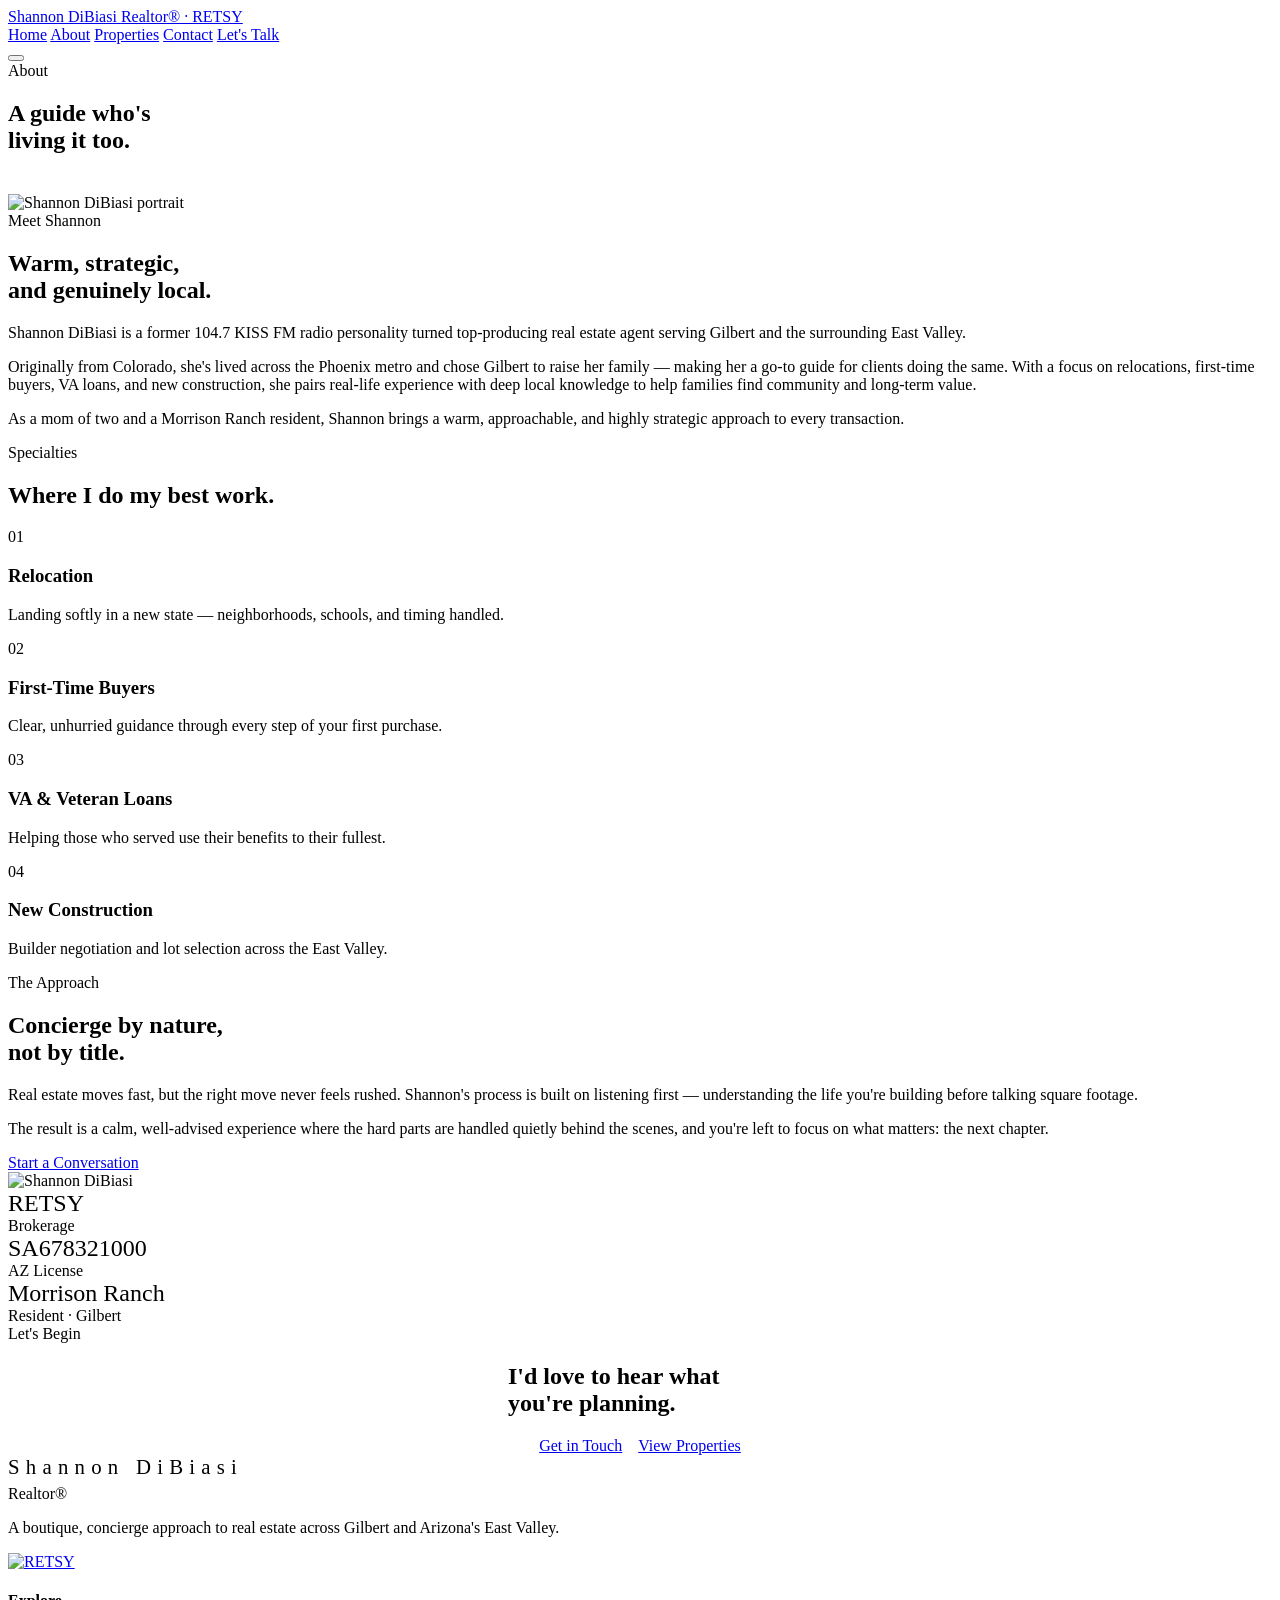
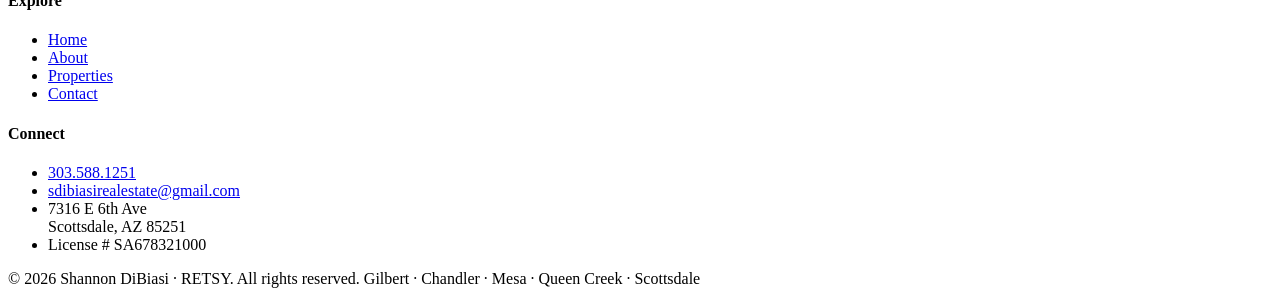
==== about.html @ bfd6ca12 "Add files via upload" ====
<!DOCTYPE html>
<html lang="en">
<head>
<meta charset="UTF-8" />
<meta name="viewport" content="width=device-width, initial-scale=1.0" />
<title>About · Shannon DiBiasi</title>
<meta name="description" content="Meet Shannon DiBiasi — former radio personality, Morrison Ranch resident, and top-producing REALTOR® with RETSY serving Gilbert and the East Valley." />
<link rel="preconnect" href="https://fonts.googleapis.com" />
<link rel="preconnect" href="https://fonts.gstatic.com" crossorigin />
<link rel="stylesheet" href="css/styles.css" />
</head>
<body>

<header class="nav" id="nav">
  <a href="index.html" class="brand">
    <span class="brand-name">Shannon DiBiasi</span>
    <span class="brand-sub">Realtor® · RETSY</span>
  </a>
  <nav class="nav-links" id="navLinks">
    <a href="index.html">Home</a>
    <a href="about.html" class="active">About</a>
    <a href="properties.html">Properties</a>
    <a href="contact.html">Contact</a>
    <a href="contact.html" class="btn nav-cta">Let's Talk</a>
  </nav>
  <button class="burger" id="burger" aria-label="Menu"><span></span><span></span><span></span></button>
</header>

<!-- PAGE HERO -->
<section class="page-hero wrap">
  <span class="eyebrow reveal">About</span>
  <h1 class="display mt-2 reveal" data-d="1">A guide who's<br>living it too.</h1>
</section>

<!-- BIO SPLIT -->
<section class="section" style="padding-top:20px">
  <div class="wrap split">
    <div class="reveal split__order-img">
      <div class="split__media split__media--tall"><img src="images/portrait-arch-bw.jpg" alt="Shannon DiBiasi portrait" /></div>
    </div>
    <div class="reveal" data-d="1">
      <span class="eyebrow">Meet Shannon</span>
      <h2 class="h2 mt-2">Warm, strategic,<br>and genuinely local.</h2>
      <p class="lede mt-2">Shannon DiBiasi is a former 104.7 KISS FM radio personality turned top-producing real estate agent serving Gilbert and the surrounding East Valley.</p>
      <p class="mt-2">Originally from Colorado, she's lived across the Phoenix metro and chose Gilbert to raise her family — making her a go-to guide for clients doing the same. With a focus on relocations, first-time buyers, VA loans, and new construction, she pairs real-life experience with deep local knowledge to help families find community and long-term value.</p>
      <p class="mt-2">As a mom of two and a Morrison Ranch resident, Shannon brings a warm, approachable, and highly strategic approach to every transaction.</p>
    </div>
  </div>
</section>

<!-- SPECIALTIES -->
<section class="section section--paper">
  <div class="wrap">
    <div class="reveal" style="max-width:44ch">
      <span class="eyebrow">Specialties</span>
      <h2 class="h2 mt-2">Where I do my best work.</h2>
    </div>
    <div class="area-grid mt-4 reveal" data-d="1">
      <div class="area"><span class="area__idx">01</span><h3>Relocation</h3><p>Landing softly in a new state — neighborhoods, schools, and timing handled.</p></div>
      <div class="area"><span class="area__idx">02</span><h3>First-Time Buyers</h3><p>Clear, unhurried guidance through every step of your first purchase.</p></div>
      <div class="area"><span class="area__idx">03</span><h3>VA &amp; Veteran Loans</h3><p>Helping those who served use their benefits to their fullest.</p></div>
      <div class="area"><span class="area__idx">04</span><h3>New Construction</h3><p>Builder negotiation and lot selection across the East Valley.</p></div>
    </div>
  </div>
</section>

<!-- VALUES / APPROACH -->
<section class="section">
  <div class="wrap split">
    <div class="reveal">
      <span class="eyebrow">The Approach</span>
      <h2 class="h2 mt-2">Concierge by nature,<br>not by title.</h2>
      <p class="mt-2">Real estate moves fast, but the right move never feels rushed. Shannon's process is built on listening first — understanding the life you're building before talking square footage.</p>
      <p class="mt-2">The result is a calm, well-advised experience where the hard parts are handled quietly behind the scenes, and you're left to focus on what matters: the next chapter.</p>
      <a href="contact.html" class="btn mt-3">Start a Conversation</a>
    </div>
    <div class="reveal" data-d="1">
      <div class="split__media"><img src="images/portrait-chair-bw.jpg" alt="Shannon DiBiasi" /></div>
    </div>
  </div>
</section>

<!-- CREDENTIALS STRIP -->
<section class="section section--ink">
  <div class="wrap">
    <div class="stats reveal">
      <div class="stat"><div class="stat__num" style="font-size:1.5rem;font-weight:300">RETSY</div><div class="stat__label">Brokerage</div></div>
      <div class="stat"><div class="stat__num" style="font-size:1.5rem;font-weight:300">SA678321000</div><div class="stat__label">AZ License</div></div>
      <div class="stat"><div class="stat__num" style="font-size:1.5rem;font-weight:300">Morrison Ranch</div><div class="stat__label">Resident · Gilbert</div></div>
    </div>
  </div>
</section>

<!-- CTA -->
<section class="section center">
  <div class="wrap reveal">
    <span class="eyebrow">Let's Begin</span>
    <h2 class="h2 mt-2" style="max-width:22ch;margin-inline:auto">I'd love to hear what you're planning.</h2>
    <div class="mt-3" style="display:flex;gap:16px;justify-content:center;flex-wrap:wrap">
      <a href="contact.html" class="btn">Get in Touch</a>
      <a href="properties.html" class="btn btn--ghost">View Properties</a>
    </div>
  </div>
</section>

<!-- FOOTER -->
<footer class="footer">
  <div class="wrap">
    <div class="footer__top">
      <div class="footer__brand">
        <span class="brand-name" style="font-size:1.3rem;letter-spacing:.3em">Shannon DiBiasi</span>
        <div class="brand-sub" style="margin-top:6px">Realtor®</div>
        <p>A boutique, concierge approach to real estate across Gilbert and Arizona's East Valley.</p>
        <a href="https://retsy.com" target="_blank" rel="noopener" class="footer__retsy" style="display:inline-block"><img src="images/retsy-white.png" alt="RETSY" /></a>
      </div>
      <div class="footer__col">
        <h4>Explore</h4>
        <ul>
          <li><a href="index.html">Home</a></li>
          <li><a href="about.html">About</a></li>
          <li><a href="properties.html">Properties</a></li>
          <li><a href="contact.html">Contact</a></li>
        </ul>
      </div>
      <div class="footer__col">
        <h4>Connect</h4>
        <ul>
          <li><a href="tel:+13035881251">303.588.1251</a></li>
          <li><a href="mailto:sdibiasirealestate@gmail.com">sdibiasirealestate@gmail.com</a></li>
          <li>7316 E 6th Ave<br>Scottsdale, AZ 85251</li>
          <li>License # SA678321000</li>
        </ul>
      </div>
    </div>
    <div class="footer__bottom">
      <span>© <span id="year">2026</span> Shannon DiBiasi · RETSY. All rights reserved.</span>
      <span>Gilbert · Chandler · Mesa · Queen Creek · Scottsdale</span>
    </div>
  </div>
</footer>

<script src="js/main.js"></script>
</body>
</html>
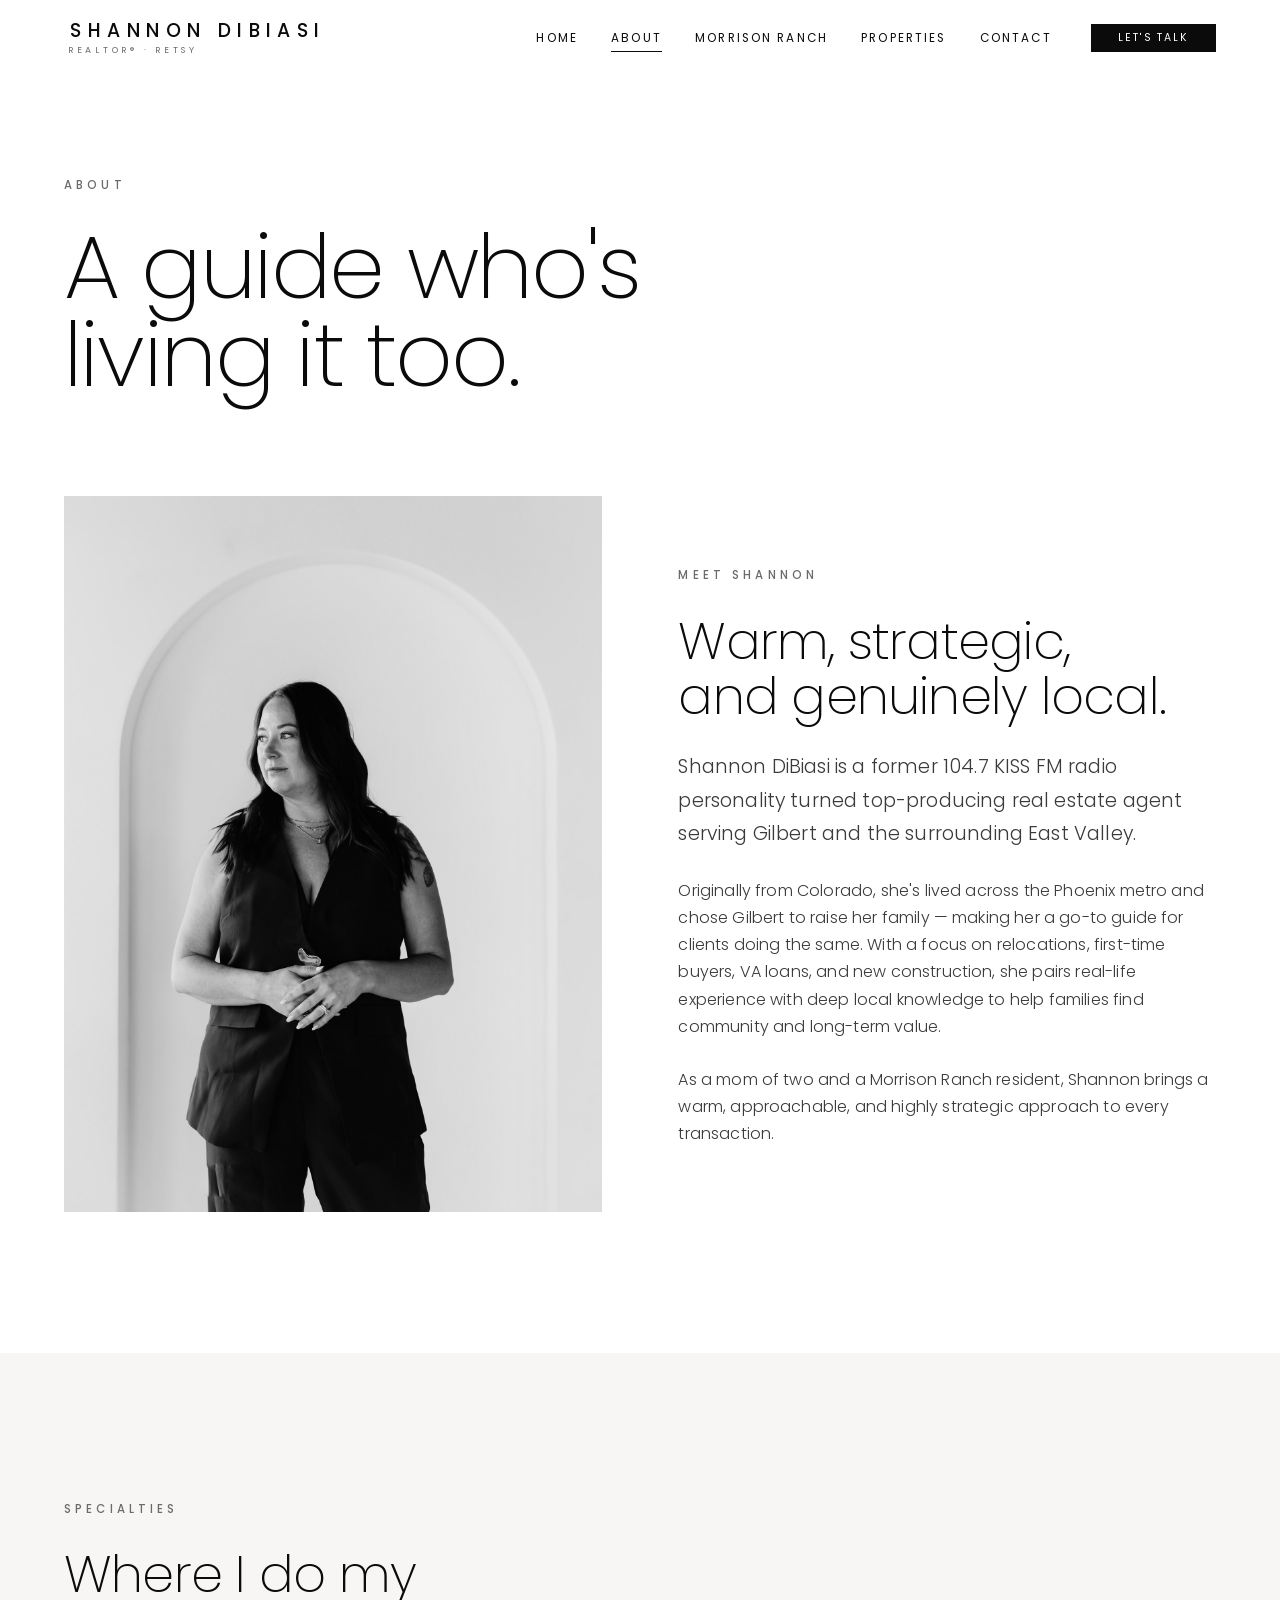
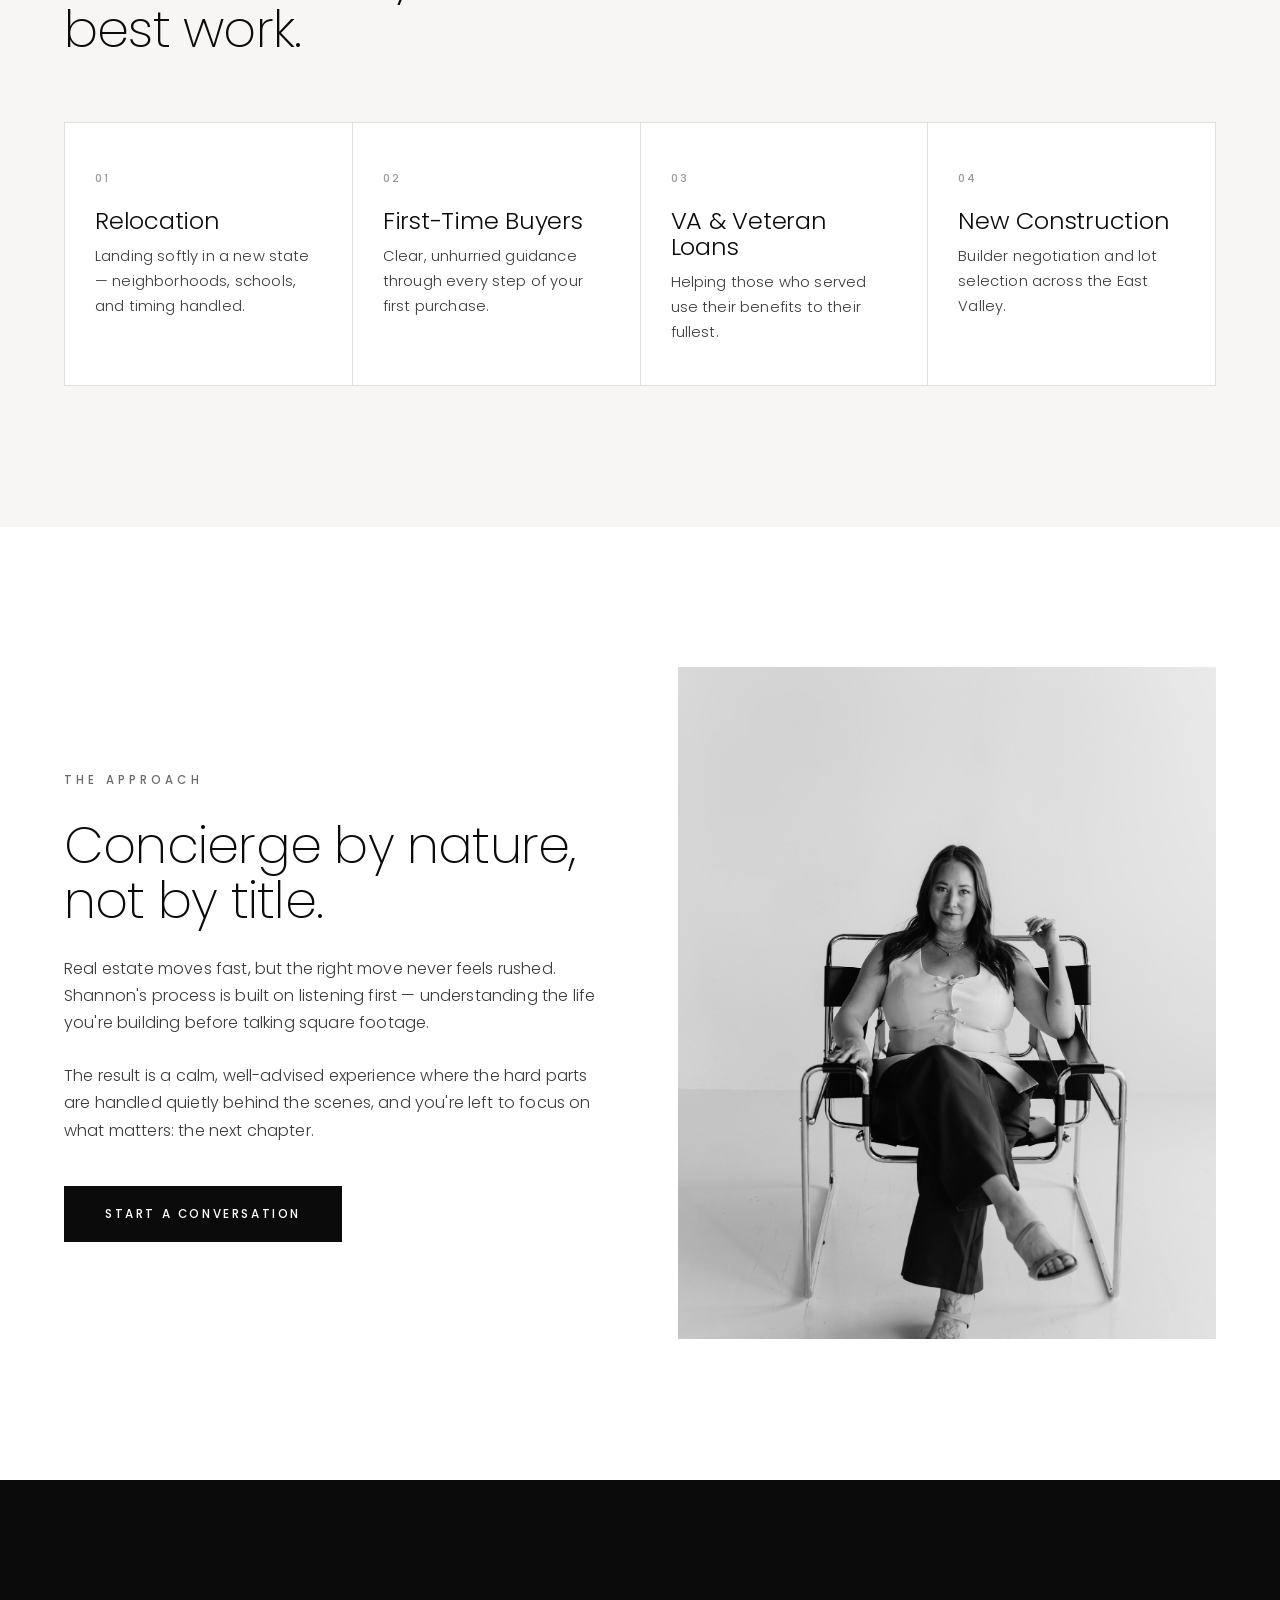
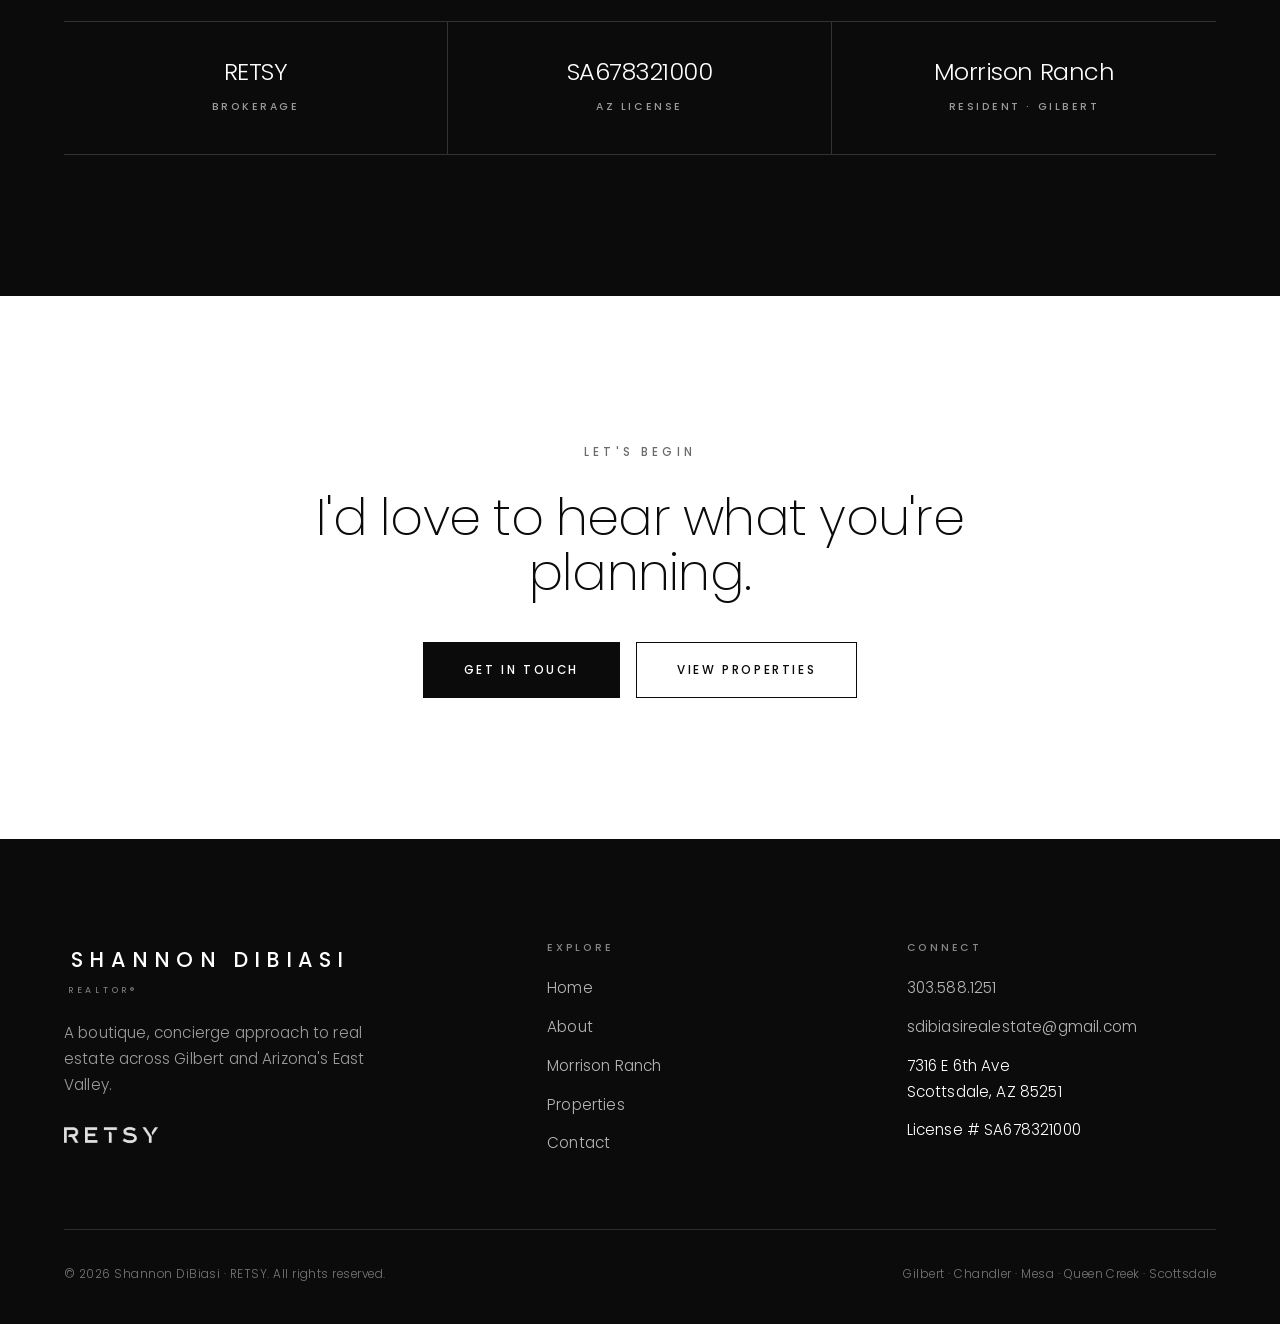
==== commit 95c6228d: "Add files via upload" ====
--- a/about.html
+++ b/about.html
@@ -5,9 +5,42 @@
 <meta name="viewport" content="width=device-width, initial-scale=1.0" />
 <title>About · Shannon DiBiasi</title>
 <meta name="description" content="Meet Shannon DiBiasi — former radio personality, Morrison Ranch resident, and top-producing REALTOR® with RETSY serving Gilbert and the East Valley." />
+<link rel="canonical" href="https://silly-axolotl-c16f99.netlify.app/about.html" />
+<meta name="robots" content="index, follow, max-image-preview:large" />
+<meta name="author" content="Shannon DiBiasi" />
+<meta name="geo.region" content="US-AZ" />
+<meta name="geo.placename" content="Gilbert, Arizona" />
+<meta property="og:type" content="profile" />
+<meta property="og:title" content="About Shannon DiBiasi · Gilbert &amp; Morrison Ranch REALTOR®" />
+<meta property="og:description" content="Former radio personality turned top-producing REALTOR®, Morrison Ranch resident, and East Valley relocation and VA-loan specialist." />
+<meta property="og:url" content="https://silly-axolotl-c16f99.netlify.app/about.html" />
+<meta property="og:site_name" content="Shannon DiBiasi Real Estate" />
+<meta property="og:image" content="https://silly-axolotl-c16f99.netlify.app/images/portrait-arch-bw.jpg" />
+<meta name="twitter:card" content="summary_large_image" />
+<meta name="twitter:title" content="About Shannon DiBiasi · Gilbert &amp; Morrison Ranch REALTOR®" />
+<meta name="twitter:description" content="Morrison Ranch resident and East Valley relocation and VA-loan specialist with RETSY." />
+<meta name="twitter:image" content="https://silly-axolotl-c16f99.netlify.app/images/portrait-arch-bw.jpg" />
 <link rel="preconnect" href="https://fonts.googleapis.com" />
 <link rel="preconnect" href="https://fonts.gstatic.com" crossorigin />
 <link rel="stylesheet" href="css/styles.css" />
+<script type="application/ld+json">
+{
+  "@context": "https://schema.org",
+  "@type": "RealEstateAgent",
+  "@id": "https://silly-axolotl-c16f99.netlify.app/#agent",
+  "name": "Shannon DiBiasi",
+  "jobTitle": "REALTOR®",
+  "description": "A former 104.7 KISS FM radio personality turned top-producing REALTOR® with RETSY, serving Gilbert, Morrison Ranch, and the East Valley. Specializes in relocation, first-time buyers, VA loans, and new construction.",
+  "image": "https://silly-axolotl-c16f99.netlify.app/images/portrait-arch-bw.jpg",
+  "telephone": "+1-303-588-1251",
+  "email": "sdibiasirealestate@gmail.com",
+  "url": "https://silly-axolotl-c16f99.netlify.app/about.html",
+  "areaServed": ["Morrison Ranch", "Gilbert AZ", "Chandler AZ", "Mesa AZ", "Queen Creek AZ", "San Tan Valley AZ", "East Valley, Arizona"],
+  "knowsAbout": ["Morrison Ranch real estate", "Relocation to Gilbert Arizona", "VA loans", "New construction homes", "First-time home buyers"],
+  "worksFor": { "@type": "Organization", "name": "RETSY" },
+  "address": { "@type": "PostalAddress", "streetAddress": "7316 E 6th Ave", "addressLocality": "Scottsdale", "addressRegion": "AZ", "postalCode": "85251", "addressCountry": "US" }
+}
+</script>
 </head>
 <body>
 
@@ -19,6 +52,7 @@
   <nav class="nav-links" id="navLinks">
     <a href="index.html">Home</a>
     <a href="about.html" class="active">About</a>
+    <a href="morrison-ranch.html">Morrison Ranch</a>
     <a href="properties.html">Properties</a>
     <a href="contact.html">Contact</a>
     <a href="contact.html" class="btn nav-cta">Let's Talk</a>
@@ -118,6 +152,7 @@
         <ul>
           <li><a href="index.html">Home</a></li>
           <li><a href="about.html">About</a></li>
+          <li><a href="morrison-ranch.html">Morrison Ranch</a></li>
           <li><a href="properties.html">Properties</a></li>
           <li><a href="contact.html">Contact</a></li>
         </ul>
--- a/css/styles.css
+++ b/css/styles.css
@@ -0,0 +1,276 @@
+/* =============================================================
+   SHANNON DiBIASI — REAL ESTATE
+   Black & White Luxury · Poppins
+   ============================================================= */
+
+@import url('https://fonts.googleapis.com/css2?family=Poppins:ital,wght@0,100;0,200;0,300;0,400;0,500;0,600;0,700;0,800;0,900;1,300;1,400&display=swap');
+
+/* ---------- Tokens ---------- */
+:root{
+  --ink:        #0b0b0b;   /* near-black */
+  --ink-soft:   #1a1a1a;
+  --white:      #ffffff;
+  --paper:      #f7f6f4;   /* faintly warm off-white for section breaks */
+  --grey-900:   #161616;
+  --grey-700:   #3a3a3a;
+  --grey-500:   #6b6b6b;
+  --grey-400:   #9a9a9a;
+  --grey-300:   #cfccc9;
+  --grey-200:   #e6e4e1;
+  --line:       #e2e0dd;
+
+  --maxw: 1320px;
+  --gutter: clamp(22px, 5vw, 80px);
+  --ease: cubic-bezier(.22,.61,.36,1);
+
+  --fs-eyebrow: .72rem;
+}
+
+/* ---------- Reset ---------- */
+*{margin:0;padding:0;box-sizing:border-box}
+html{scroll-behavior:smooth;-webkit-text-size-adjust:100%}
+body{
+  font-family:'Poppins',system-ui,sans-serif;
+  font-weight:300;
+  color:var(--ink);
+  background:var(--white);
+  line-height:1.7;
+  letter-spacing:.01em;
+  -webkit-font-smoothing:antialiased;
+  overflow-x:hidden;
+}
+img{display:block;max-width:100%;height:auto}
+a{color:inherit;text-decoration:none}
+ul{list-style:none}
+
+/* ---------- Type ---------- */
+h1,h2,h3,h4{font-weight:300;line-height:1.08;letter-spacing:-.01em}
+.display{
+  font-size:clamp(2.6rem,7vw,6.2rem);
+  font-weight:200;
+  letter-spacing:-.02em;
+  line-height:.98;
+}
+.h2{font-size:clamp(1.9rem,4vw,3.4rem);font-weight:200;letter-spacing:-.015em}
+.h3{font-size:clamp(1.3rem,2vw,1.8rem);font-weight:300}
+.eyebrow{
+  font-size:var(--fs-eyebrow);
+  font-weight:500;
+  letter-spacing:.36em;
+  text-transform:uppercase;
+  color:var(--grey-500);
+  display:inline-block;
+}
+.lede{font-size:clamp(1.05rem,1.5vw,1.3rem);font-weight:300;color:var(--grey-700);line-height:1.75}
+.serif-accent{font-style:italic;font-weight:300}
+p{font-weight:300;color:var(--grey-700)}
+strong{font-weight:500;color:var(--ink)}
+
+/* ---------- Layout helpers ---------- */
+.wrap{max-width:var(--maxw);margin:0 auto;padding-inline:var(--gutter)}
+.section{padding-block:clamp(70px,11vw,150px)}
+.section--paper{background:var(--paper)}
+.section--ink{background:var(--ink);color:var(--white)}
+.section--ink p{color:var(--grey-300)}
+.section--ink .eyebrow{color:var(--grey-400)}
+.center{text-align:center}
+.mt-1{margin-top:14px}.mt-2{margin-top:26px}.mt-3{margin-top:42px}.mt-4{margin-top:64px}
+
+/* ---------- Buttons ---------- */
+.btn{
+  --pad:17px 40px;
+  display:inline-flex;align-items:center;gap:.7em;
+  padding:var(--pad);
+  font-size:.74rem;font-weight:500;letter-spacing:.22em;text-transform:uppercase;
+  border:1px solid var(--ink);
+  background:var(--ink);color:var(--white);
+  cursor:pointer;transition:.5s var(--ease);
+  white-space:nowrap;
+}
+.btn:hover{background:transparent;color:var(--ink)}
+.btn--ghost{background:transparent;color:var(--ink)}
+.btn--ghost:hover{background:var(--ink);color:var(--white)}
+.btn--light{border-color:var(--white);background:transparent;color:var(--white)}
+.btn--light:hover{background:var(--white);color:var(--ink)}
+.link-underline{
+  font-size:.74rem;font-weight:500;letter-spacing:.22em;text-transform:uppercase;
+  position:relative;padding-bottom:4px;
+}
+.link-underline::after{
+  content:"";position:absolute;left:0;bottom:0;width:100%;height:1px;
+  background:currentColor;transform:scaleX(1);transform-origin:left;transition:transform .5s var(--ease);
+}
+.link-underline:hover::after{transform:scaleX(0);transform-origin:right}
+
+/* ---------- Header / Nav ---------- */
+.nav{
+  position:fixed;top:0;left:0;width:100%;z-index:1000;
+  display:flex;align-items:center;justify-content:space-between;
+  padding:22px var(--gutter);
+  transition:background .5s var(--ease),padding .5s var(--ease),box-shadow .5s var(--ease);
+}
+.nav--scrolled{background:rgba(255,255,255,.92);backdrop-filter:blur(12px);padding-block:14px;box-shadow:0 1px 0 var(--line)}
+.nav--dark:not(.nav--scrolled){color:var(--white)}
+.nav--dark:not(.nav--scrolled) .brand-sub{color:rgba(255,255,255,.6)}
+.brand{display:flex;flex-direction:column;line-height:1;gap:5px}
+.brand-name{font-size:1.18rem;font-weight:500;letter-spacing:.34em;text-transform:uppercase;padding-left:.34em}
+.brand-sub{font-size:.56rem;font-weight:400;letter-spacing:.42em;text-transform:uppercase;color:var(--grey-500);padding-left:.42em}
+.nav-links{display:flex;align-items:center;gap:clamp(20px,2.6vw,42px)}
+.nav-links a{font-size:.74rem;font-weight:400;letter-spacing:.18em;text-transform:uppercase;position:relative;padding-block:4px}
+.nav-links a:not(.btn)::after{
+  content:"";position:absolute;left:0;bottom:0;width:0;height:1px;background:currentColor;transition:width .45s var(--ease);
+}
+.nav-links a:not(.btn):hover::after,.nav-links a.active::after{width:100%}
+.nav-links .btn{--pad:12px 26px;font-size:.66rem}
+.nav-cta{margin-left:6px}
+
+/* burger */
+.burger{display:none;flex-direction:column;gap:5px;background:none;border:0;cursor:pointer;padding:6px;z-index:1100}
+.burger span{width:26px;height:1.5px;background:currentColor;transition:.4s var(--ease)}
+.burger.open span:nth-child(1){transform:translateY(6.5px) rotate(45deg)}
+.burger.open span:nth-child(2){opacity:0}
+.burger.open span:nth-child(3){transform:translateY(-6.5px) rotate(-45deg)}
+
+/* ---------- Hero ---------- */
+.hero{position:relative;min-height:100svh;display:flex;align-items:flex-end;color:var(--white);overflow:hidden}
+.hero__bg{position:absolute;inset:0;z-index:-2}
+.hero__bg img{width:100%;height:100%;object-fit:cover;object-position:center 22%}
+.hero__bg::after{content:"";position:absolute;inset:0;background:linear-gradient(180deg,rgba(0,0,0,.34) 0%,rgba(0,0,0,.05) 38%,rgba(0,0,0,.62) 100%)}
+.hero__inner{width:100%;padding-bottom:clamp(50px,8vw,110px);padding-top:140px}
+.hero .eyebrow{color:rgba(255,255,255,.82)}
+.hero .display{color:#fff;max-width:16ch}
+.hero__meta{display:flex;flex-wrap:wrap;gap:26px 46px;margin-top:38px;align-items:center}
+.hero__meta .lede{color:rgba(255,255,255,.9);max-width:46ch;margin:0}
+
+/* scroll cue */
+.scroll-cue{position:absolute;right:var(--gutter);bottom:46px;display:flex;align-items:center;gap:14px;font-size:.62rem;letter-spacing:.3em;text-transform:uppercase;color:rgba(255,255,255,.75);writing-mode:vertical-rl}
+.scroll-cue .line{width:1px;height:54px;background:rgba(255,255,255,.5);position:relative;overflow:hidden}
+.scroll-cue .line::after{content:"";position:absolute;top:-100%;left:0;width:100%;height:100%;background:#fff;animation:cue 2.4s var(--ease) infinite}
+@keyframes cue{0%{top:-100%}60%,100%{top:100%}}
+
+/* ---------- Split / feature blocks ---------- */
+.split{display:grid;grid-template-columns:1fr 1fr;align-items:center;gap:clamp(36px,6vw,96px)}
+.split--img-right{direction:ltr}
+.split__media{position:relative}
+.split__media img{width:100%;aspect-ratio:4/5;object-fit:cover}
+.split__media--tall img{aspect-ratio:3/4}
+.media-frame{position:relative}
+.media-frame::before{content:"";position:absolute;inset:18px;border:1px solid rgba(255,255,255,.0);z-index:2;pointer-events:none}
+
+/* stat row */
+.stats{display:grid;grid-template-columns:repeat(3,1fr);gap:0;border-top:1px solid var(--line);border-bottom:1px solid var(--line)}
+.section--ink .stats{border-color:rgba(255,255,255,.16)}
+.stat{padding:38px 14px;text-align:center;border-right:1px solid var(--line)}
+.section--ink .stat{border-color:rgba(255,255,255,.16)}
+.stat:last-child{border-right:0}
+.stat__num{font-size:clamp(2.4rem,4vw,3.4rem);font-weight:200;letter-spacing:-.02em;line-height:1}
+.stat__label{font-size:.66rem;font-weight:500;letter-spacing:.24em;text-transform:uppercase;color:var(--grey-500);margin-top:14px}
+.section--ink .stat__label{color:var(--grey-400)}
+
+/* ---------- Areas / list grid ---------- */
+.area-grid{display:grid;grid-template-columns:repeat(auto-fit,minmax(220px,1fr));gap:1px;background:var(--line);border:1px solid var(--line)}
+.area{background:var(--white);padding:40px 30px;transition:.5s var(--ease)}
+.area:hover{background:var(--ink);color:var(--white)}
+.area:hover p,.area:hover .area__idx{color:rgba(255,255,255,.6)}
+.area__idx{font-size:.68rem;letter-spacing:.2em;color:var(--grey-400);font-weight:500}
+.area h3{margin:18px 0 10px;font-weight:300;font-size:1.5rem}
+.area p{font-size:.92rem}
+
+/* ---------- Property cards ---------- */
+.prop-grid{display:grid;grid-template-columns:repeat(auto-fill,minmax(330px,1fr));gap:clamp(26px,3vw,46px)}
+.prop{display:block;cursor:pointer}
+.prop__img{position:relative;overflow:hidden;aspect-ratio:4/3;background:var(--grey-200)}
+.prop__img img{width:100%;height:100%;object-fit:cover;transition:transform 1.1s var(--ease)}
+.prop:hover .prop__img img{transform:scale(1.06)}
+.prop__tag{position:absolute;top:18px;left:18px;background:var(--white);color:var(--ink);font-size:.6rem;letter-spacing:.2em;text-transform:uppercase;font-weight:500;padding:8px 14px}
+.prop__tag--ink{background:var(--ink);color:var(--white)}
+.prop__body{padding:22px 2px}
+.prop__price{font-size:1.5rem;font-weight:300;letter-spacing:-.01em}
+.prop__addr{font-size:.95rem;color:var(--grey-700);margin-top:4px}
+.prop__specs{display:flex;gap:20px;margin-top:16px;padding-top:16px;border-top:1px solid var(--line);font-size:.78rem;letter-spacing:.04em;color:var(--grey-500);text-transform:uppercase}
+.prop__specs b{font-weight:500;color:var(--ink)}
+
+/* placeholder (no-photo) property tile */
+.prop__img--ph{display:flex;align-items:center;justify-content:center;background:repeating-linear-gradient(135deg,#f3f1ee,#f3f1ee 12px,#efeceA 12px,#efece9 24px)}
+.prop__img--ph span{font-size:.66rem;letter-spacing:.28em;text-transform:uppercase;color:var(--grey-400)}
+
+/* featured property banner */
+.feature-prop{display:grid;grid-template-columns:1.25fr 1fr;min-height:560px}
+.feature-prop__img img{width:100%;height:100%;object-fit:cover;min-height:560px}
+.feature-prop__panel{background:var(--ink);color:var(--white);display:flex;flex-direction:column;justify-content:center;padding:clamp(40px,5vw,80px)}
+.feature-prop__panel p{color:var(--grey-300)}
+.feature-prop__specs{display:flex;gap:40px;margin:34px 0;flex-wrap:wrap}
+.feature-prop__spec span{display:block}
+.feature-prop__spec .n{font-size:2rem;font-weight:200}
+.feature-prop__spec .l{font-size:.64rem;letter-spacing:.22em;text-transform:uppercase;color:var(--grey-400);margin-top:4px}
+
+/* ---------- Quote ---------- */
+.quote{max-width:30ch;margin-inline:auto;text-align:center}
+.quote q{font-size:clamp(1.6rem,3.2vw,2.7rem);font-weight:200;font-style:italic;line-height:1.3;letter-spacing:-.01em;quotes:none}
+.quote .by{margin-top:30px}
+
+/* ---------- Contact ---------- */
+.contact-grid{display:grid;grid-template-columns:1fr 1fr;gap:clamp(40px,6vw,100px)}
+.field{margin-bottom:26px}
+.field label{display:block;font-size:.64rem;letter-spacing:.22em;text-transform:uppercase;color:var(--grey-500);font-weight:500;margin-bottom:10px}
+.field input,.field textarea,.field select{
+  width:100%;border:0;border-bottom:1px solid var(--grey-300);background:transparent;
+  padding:12px 2px;font-family:inherit;font-size:1rem;font-weight:300;color:var(--ink);transition:border-color .4s var(--ease);
+}
+.field input:focus,.field textarea:focus,.field select:focus{outline:0;border-color:var(--ink)}
+.field textarea{resize:vertical;min-height:120px}
+.contact-detail{margin-bottom:34px}
+.contact-detail .eyebrow{margin-bottom:8px}
+.contact-detail a,.contact-detail p{font-size:1.18rem;font-weight:300;color:var(--ink)}
+.contact-detail a:hover{color:var(--grey-500)}
+
+/* ---------- Footer ---------- */
+.footer{background:var(--ink);color:var(--white);padding-block:clamp(60px,8vw,110px) 40px}
+.footer a{color:rgba(255,255,255,.7);transition:color .4s}
+.footer a:hover{color:#fff}
+.footer__top{display:grid;grid-template-columns:1.4fr 1fr 1fr;gap:50px;padding-bottom:60px;border-bottom:1px solid rgba(255,255,255,.14)}
+.footer__brand .brand-name{color:#fff}
+.footer__brand .brand-sub{color:rgba(255,255,255,.5)}
+.footer__brand p{color:rgba(255,255,255,.6);margin-top:22px;max-width:34ch;font-size:.95rem}
+.footer__col h4{font-size:.66rem;letter-spacing:.26em;text-transform:uppercase;color:rgba(255,255,255,.5);font-weight:500;margin-bottom:22px}
+.footer__col li{margin-bottom:13px;font-size:.95rem}
+.footer__retsy img{height:26px;width:auto;opacity:.9;margin-top:24px}
+.footer__bottom{display:flex;justify-content:space-between;align-items:center;flex-wrap:wrap;gap:16px;padding-top:34px;font-size:.74rem;color:rgba(255,255,255,.45);letter-spacing:.04em}
+.footer__bottom a{color:rgba(255,255,255,.45)}
+
+/* ---------- Page hero (interior pages) ---------- */
+.page-hero{padding-top:170px;padding-bottom:clamp(40px,6vw,80px)}
+.page-hero .display{max-width:18ch}
+
+/* ---------- Reveal animation ---------- */
+.reveal{opacity:0;transform:translateY(26px);transition:opacity 1s var(--ease),transform 1s var(--ease)}
+.reveal.in{opacity:1;transform:none}
+.reveal[data-d="1"]{transition-delay:.12s}
+.reveal[data-d="2"]{transition-delay:.24s}
+.reveal[data-d="3"]{transition-delay:.36s}
+
+/* ---------- Mobile ---------- */
+@media (max-width:900px){
+  .nav-links{
+    position:fixed;inset:0;background:var(--ink);color:#fff;
+    flex-direction:column;justify-content:center;gap:30px;
+    transform:translateX(100%);transition:transform .55s var(--ease);
+  }
+  .nav-links.open{transform:none}
+  .nav-links a{font-size:1.1rem;letter-spacing:.16em}
+  .nav-links a:not(.btn)::after{display:none}
+  .nav-links .btn{--pad:15px 34px;font-size:.74rem;margin-top:8px}
+  .burger{display:flex}
+  .nav--dark:not(.nav--scrolled) .burger{color:#fff}
+  .split,.contact-grid,.feature-prop{grid-template-columns:1fr}
+  .feature-prop__img img,.feature-prop__img{min-height:380px}
+  .footer__top{grid-template-columns:1fr;gap:40px}
+  .split__order-img{order:-1}
+}
+@media (max-width:560px){
+  .stats{grid-template-columns:1fr}
+  .stat{border-right:0;border-bottom:1px solid var(--line)}
+  .section--ink .stat{border-color:rgba(255,255,255,.16)}
+  .stat:last-child{border-bottom:0}
+  .hero__meta{gap:22px}
+}
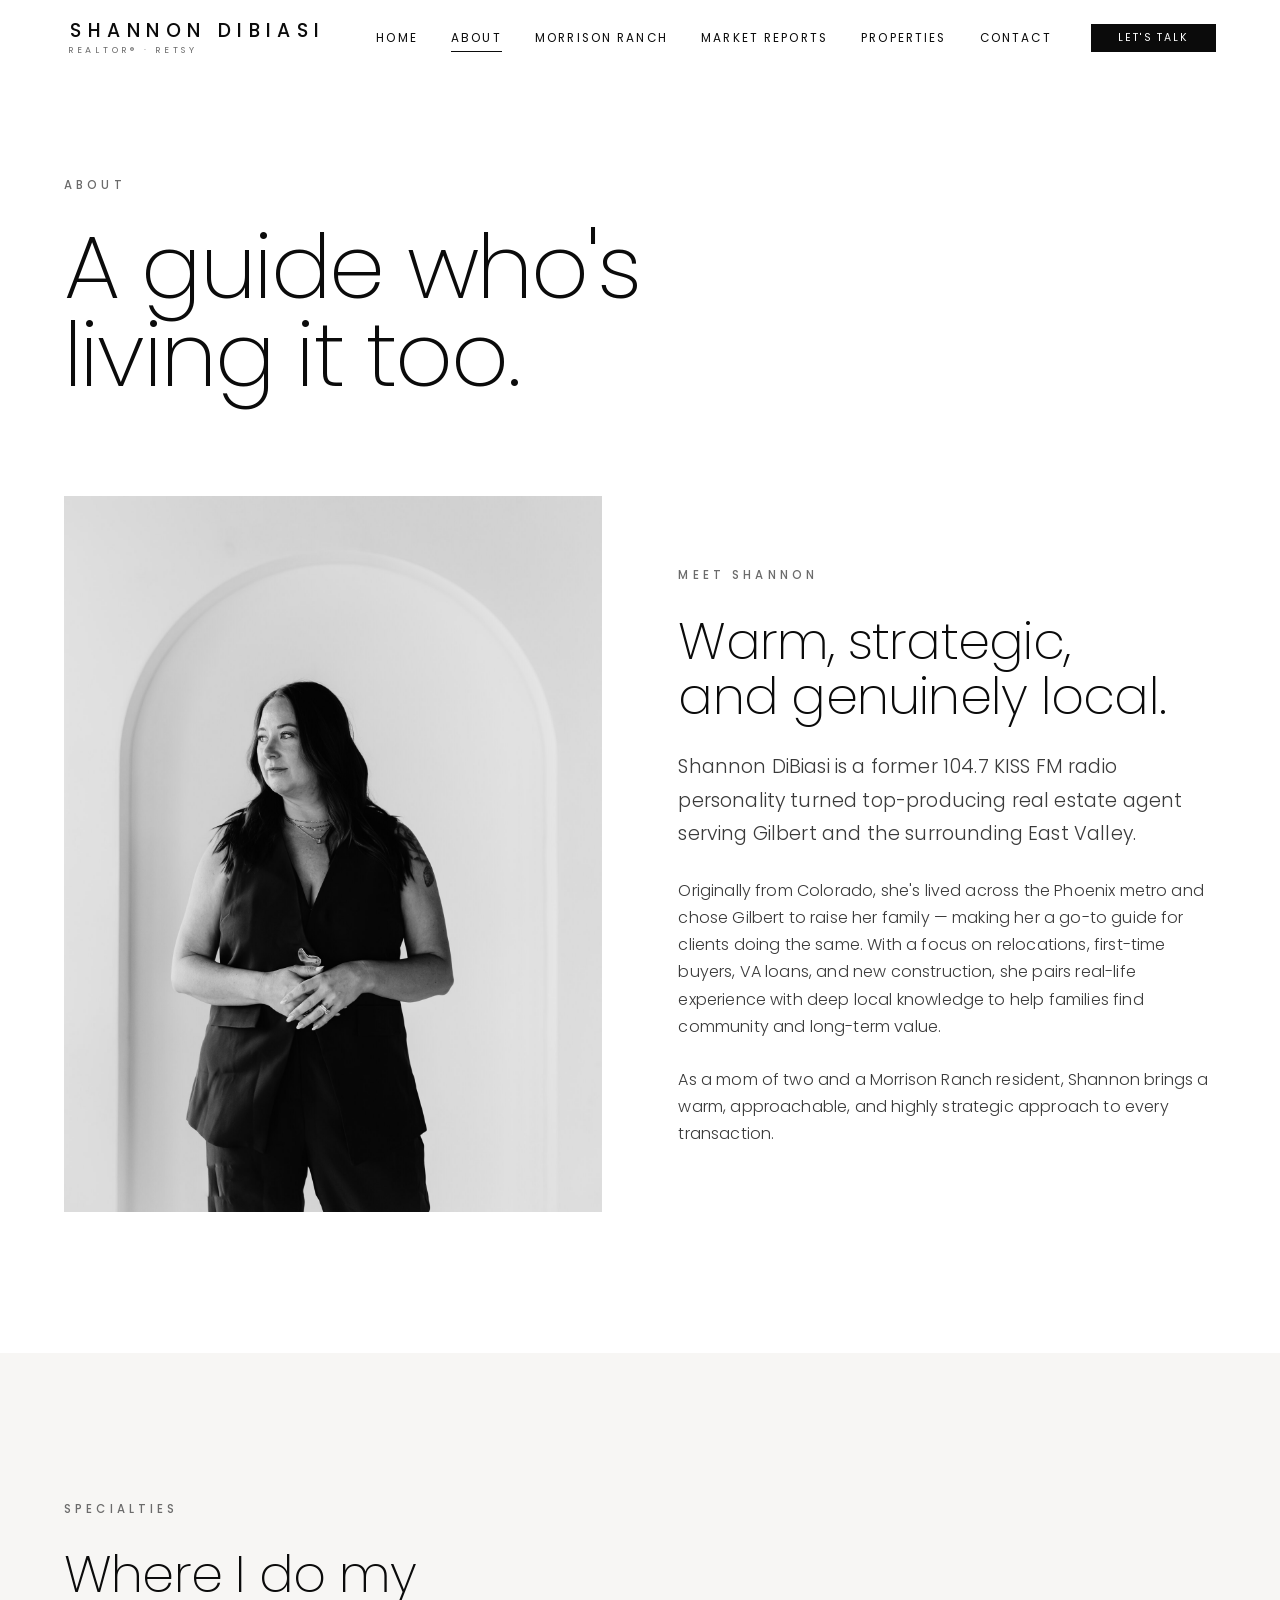
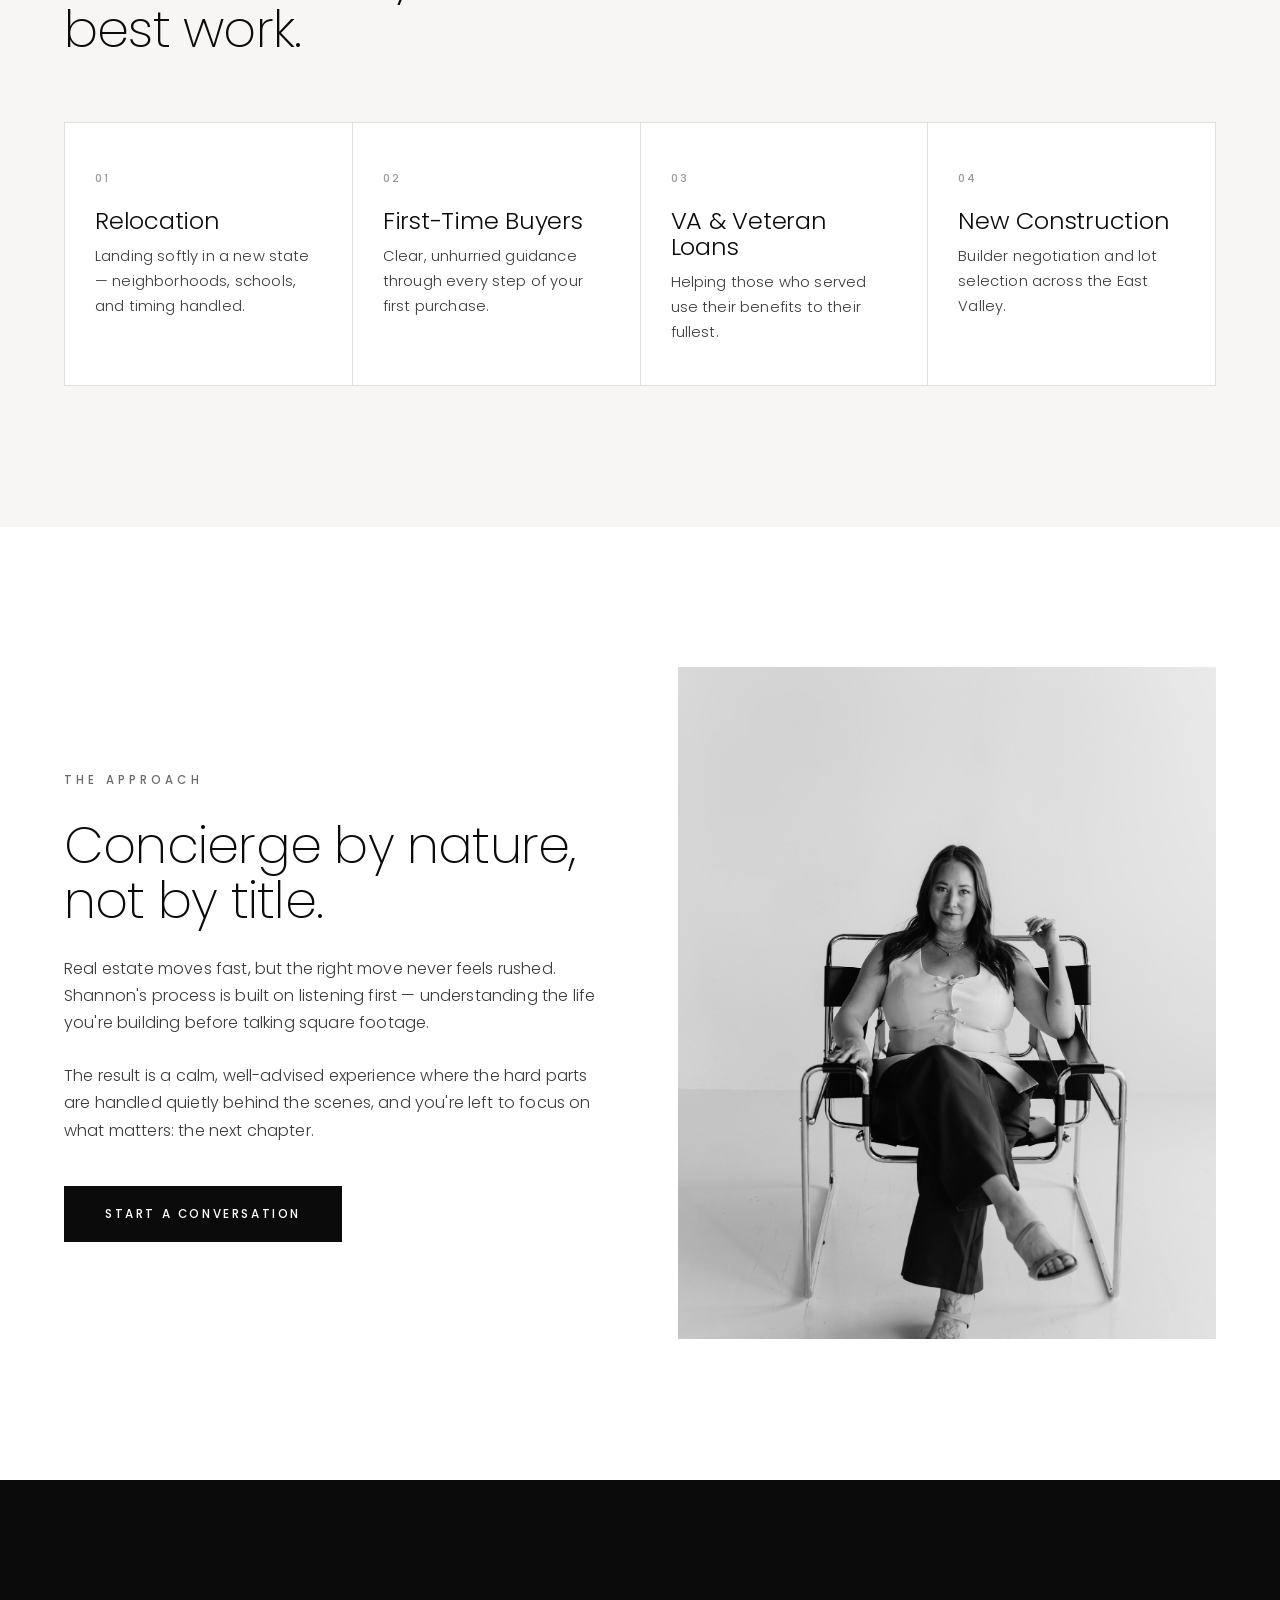
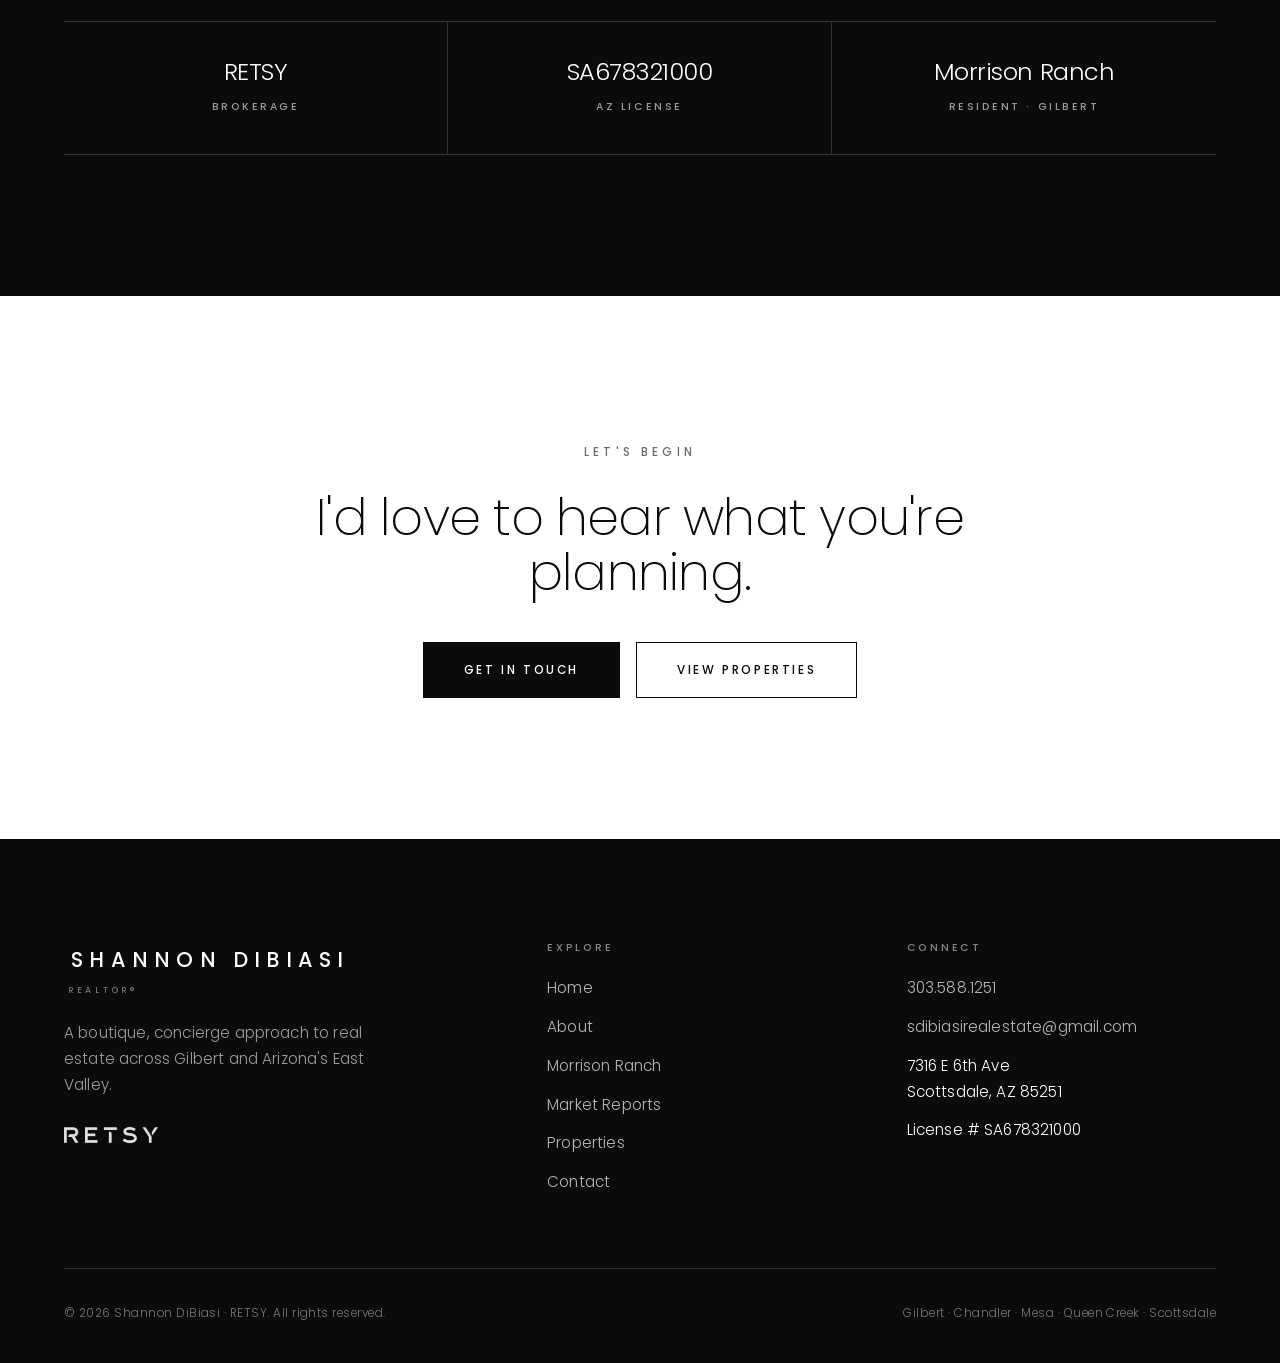
==== commit d3297fdc: "Add Market Reports nav link + sitemap update" ====
--- a/about.html
+++ b/about.html
@@ -53,6 +53,7 @@
     <a href="index.html">Home</a>
     <a href="about.html" class="active">About</a>
     <a href="morrison-ranch.html">Morrison Ranch</a>
+    <a href="blog/index.html">Market Reports</a>
     <a href="properties.html">Properties</a>
     <a href="contact.html">Contact</a>
     <a href="contact.html" class="btn nav-cta">Let's Talk</a>
@@ -153,6 +154,7 @@
           <li><a href="index.html">Home</a></li>
           <li><a href="about.html">About</a></li>
           <li><a href="morrison-ranch.html">Morrison Ranch</a></li>
+          <li><a href="blog/index.html">Market Reports</a></li>
           <li><a href="properties.html">Properties</a></li>
           <li><a href="contact.html">Contact</a></li>
         </ul>
--- a/css/styles.css
+++ b/css/styles.css
@@ -205,7 +205,7 @@
 .feature-prop__spec .l{font-size:.64rem;letter-spacing:.22em;text-transform:uppercase;color:var(--grey-400);margin-top:4px}
 
 /* ---------- Quote ---------- */
-.quote{max-width:30ch;margin-inline:auto;text-align:center}
+.quote{max-width:44rem;margin-inline:auto;text-align:center}
 .quote q{font-size:clamp(1.6rem,3.2vw,2.7rem);font-weight:200;font-style:italic;line-height:1.3;letter-spacing:-.01em;quotes:none}
 .quote .by{margin-top:30px}
 
@@ -249,28 +249,66 @@
 .reveal[data-d="2"]{transition-delay:.24s}
 .reveal[data-d="3"]{transition-delay:.36s}
 
-/* ---------- Mobile ---------- */
+/* ---------- Responsive ---------- */
+img{max-width:100%}
+.feature-prop__img img{max-width:none}
+
+/* Tablet */
+@media (max-width:1024px){
+  .footer__top{grid-template-columns:1.3fr 1fr 1fr;gap:36px}
+}
+
+/* Mobile menu + stacking */
 @media (max-width:900px){
+  .nav{padding:16px var(--gutter)}
+  .brand-name{font-size:1.02rem;letter-spacing:.26em}
+  .brand-sub{font-size:.5rem;letter-spacing:.34em}
   .nav-links{
     position:fixed;inset:0;background:var(--ink);color:#fff;
     flex-direction:column;justify-content:center;gap:30px;
     transform:translateX(100%);transition:transform .55s var(--ease);
+    padding:0 24px;
   }
   .nav-links.open{transform:none}
-  .nav-links a{font-size:1.1rem;letter-spacing:.16em}
+  .nav-links a{font-size:1.15rem;letter-spacing:.16em}
   .nav-links a:not(.btn)::after{display:none}
   .nav-links .btn{--pad:15px 34px;font-size:.74rem;margin-top:8px}
   .burger{display:flex}
   .nav--dark:not(.nav--scrolled) .burger{color:#fff}
+
   .split,.contact-grid,.feature-prop{grid-template-columns:1fr}
-  .feature-prop__img img,.feature-prop__img{min-height:380px}
-  .footer__top{grid-template-columns:1fr;gap:40px}
+  .split{gap:40px}
+  .split__media img,.split__media--tall img{aspect-ratio:4/5;max-height:70vh}
   .split__order-img{order:-1}
-}
-@media (max-width:560px){
+  .feature-prop{min-height:0}
+  .feature-prop__img img,.feature-prop__img{min-height:340px;max-height:60vh}
+  .footer__top{grid-template-columns:1fr;gap:36px}
+  .scroll-cue{display:none}
+  .hero__inner{padding-bottom:56px}
+}
+
+/* Phones */
+@media (max-width:600px){
+  :root{--gutter:20px}
+  .section{padding-block:56px}
+  .display{font-size:clamp(2.2rem,10vw,3.4rem)}
+  .h2{font-size:clamp(1.7rem,6.5vw,2.4rem)}
+  .page-hero{padding-top:130px}
+  .hero__meta{gap:20px}
+  .hero__meta .btn{width:100%;justify-content:center}
   .stats{grid-template-columns:1fr}
-  .stat{border-right:0;border-bottom:1px solid var(--line)}
+  .stat{border-right:0;border-bottom:1px solid var(--line);padding:28px 14px}
   .section--ink .stat{border-color:rgba(255,255,255,.16)}
   .stat:last-child{border-bottom:0}
-  .hero__meta{gap:22px}
-}
+  .area-grid{grid-template-columns:1fr 1fr}
+  .prop-grid{grid-template-columns:1fr}
+  .feature-prop__panel{padding:40px 26px}
+  .footer__bottom{flex-direction:column;align-items:flex-start;gap:8px}
+  .quote q{font-size:clamp(1.4rem,6vw,2rem)}
+}
+
+/* Small phones */
+@media (max-width:380px){
+  .area-grid{grid-template-columns:1fr}
+  .brand-name{font-size:.92rem}
+}
